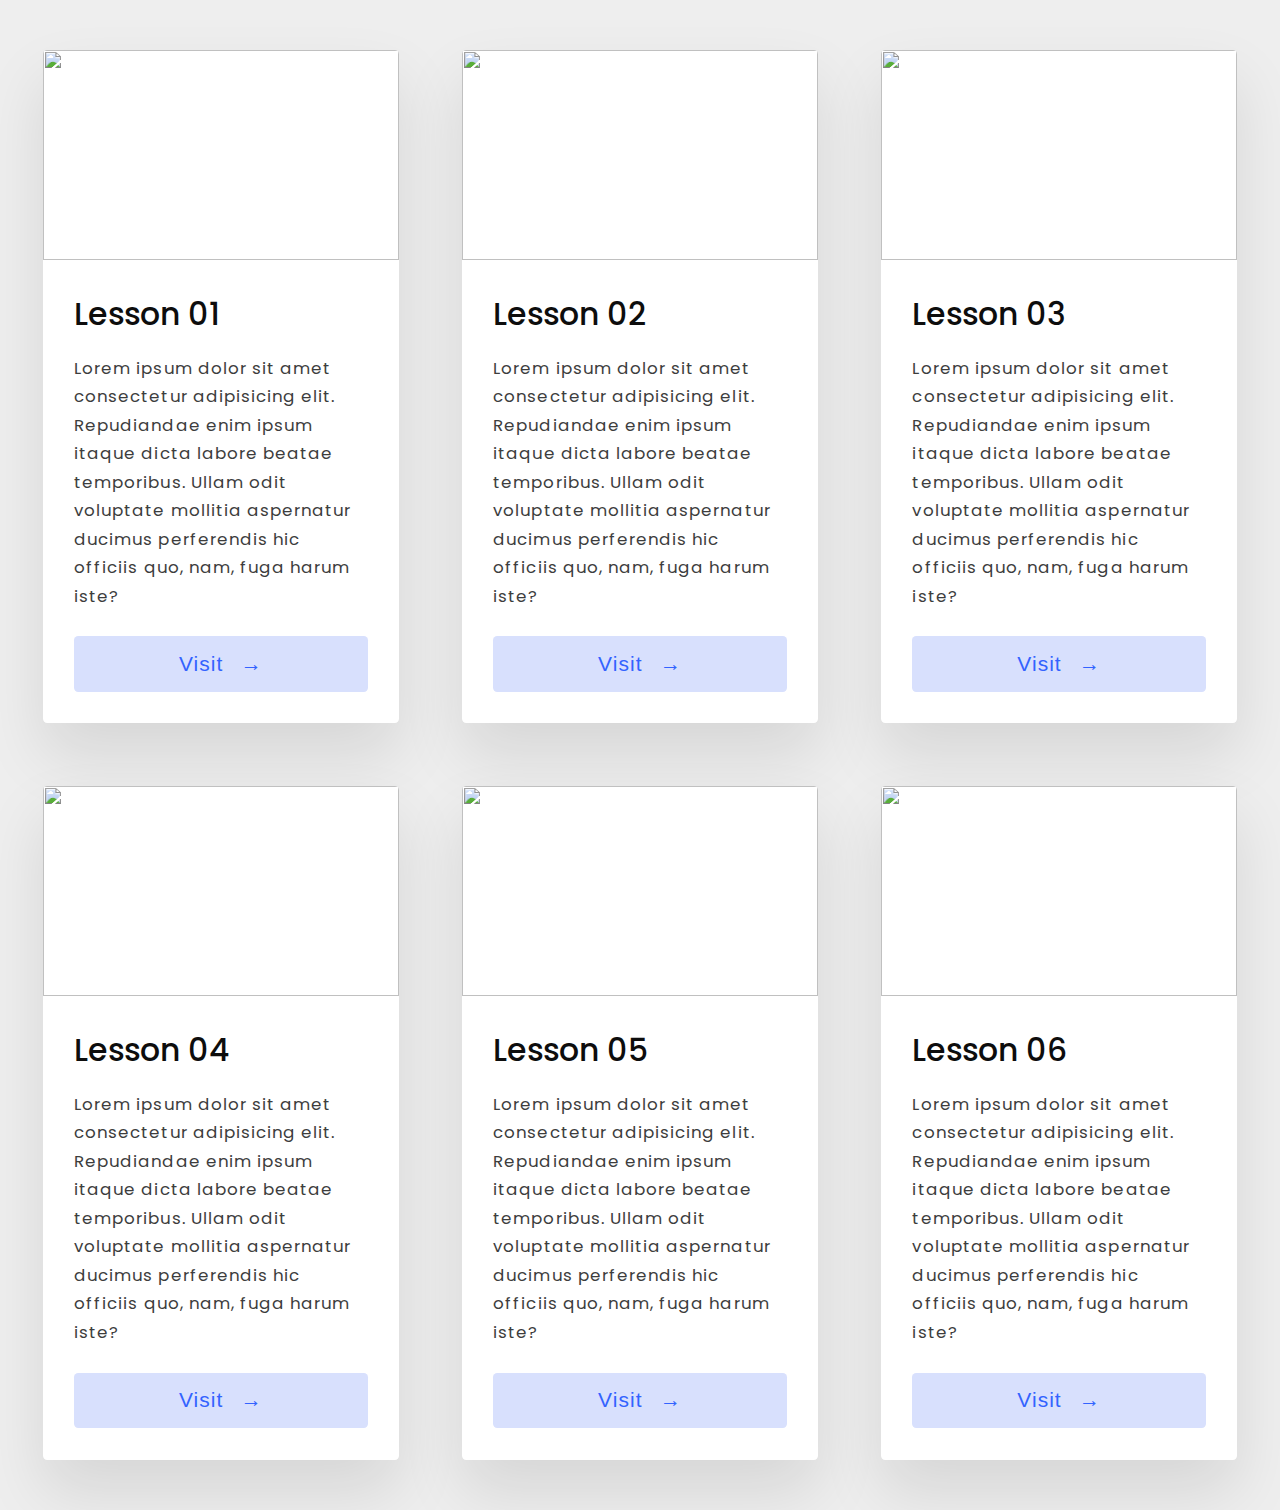
==== lesson.html @ ba01cffe "add new html and css files" ====
<!DOCTYPE html>
<html lang="en">
<head>
    <meta charset="UTF-8">
    <meta name="viewport" content="width=device-width, initial-scale=1.0">
    <title>Lesson Materials</title>
    <link rel="stylesheet" href="lesson.css">
</head>
<body>
    <div class="grid">

        <div class="grid-item">
            <div class="card">
                <img class="card-img" src="" alt="">
                <div class="card-content">
                    <h1 class="card-header">Lesson 01 </h1>
                    <p class="card-text">
                        Lorem ipsum dolor sit amet consectetur adipisicing elit. Repudiandae enim ipsum itaque dicta labore beatae temporibus. Ullam odit voluptate mollitia aspernatur ducimus perferendis hic officiis quo, nam, fuga harum iste?
                    </p>
                    <button class="card-btn">Visit <span>&rarr;</span></button>
                </div>
            </div>
        </div>

        <div class="grid-item">
            <div class="card">
                <img class="card-img" src="" alt="">
                <div class="card-content">
                    <h1 class="card-header">Lesson 02 </h1>
                    <p class="card-text">
                        Lorem ipsum dolor sit amet consectetur adipisicing elit. Repudiandae enim ipsum itaque dicta labore beatae temporibus. Ullam odit voluptate mollitia aspernatur ducimus perferendis hic officiis quo, nam, fuga harum iste?
                    </p>
                    <button class="card-btn">Visit <span>&rarr;</span></button>
                </div>
            </div>
        </div>

        <div class="grid-item">
            <div class="card">
                <img class="card-img" src="" alt="">
                <div class="card-content">
                    <h1 class="card-header">Lesson 03 </h1>
                    <p class="card-text">
                        Lorem ipsum dolor sit amet consectetur adipisicing elit. Repudiandae enim ipsum itaque dicta labore beatae temporibus. Ullam odit voluptate mollitia aspernatur ducimus perferendis hic officiis quo, nam, fuga harum iste?
                    </p>
                    <button class="card-btn">Visit <span>&rarr;</span></button>
                </div>
            </div>
        </div>

        <div class="grid-item">
            <div class="card">
                <img class="card-img" src="" alt="">
                <div class="card-content">
                    <h1 class="card-header">Lesson 04 </h1>
                    <p class="card-text">
                        Lorem ipsum dolor sit amet consectetur adipisicing elit. Repudiandae enim ipsum itaque dicta labore beatae temporibus. Ullam odit voluptate mollitia aspernatur ducimus perferendis hic officiis quo, nam, fuga harum iste?
                    </p>
                    <button class="card-btn">Visit <span>&rarr;</span></button>
                </div>
            </div>
        </div>

        <div class="grid-item">
            <div class="card">
                <img class="card-img" src="" alt="">
                <div class="card-content">
                    <h1 class="card-header">Lesson 05 </h1>
                    <p class="card-text">
                        Lorem ipsum dolor sit amet consectetur adipisicing elit. Repudiandae enim ipsum itaque dicta labore beatae temporibus. Ullam odit voluptate mollitia aspernatur ducimus perferendis hic officiis quo, nam, fuga harum iste?
                    </p>
                    <button class="card-btn">Visit <span>&rarr;</span></button>
                </div>
            </div>
        </div>

        <div class="grid-item">
            <div class="card">
                <img class="card-img" src="" alt="">
                <div class="card-content">
                    <h1 class="card-header">Lesson 06 </h1>
                    <p class="card-text">
                        Lorem ipsum dolor sit amet consectetur adipisicing elit. Repudiandae enim ipsum itaque dicta labore beatae temporibus. Ullam odit voluptate mollitia aspernatur ducimus perferendis hic officiis quo, nam, fuga harum iste?
                    </p>
                    <button class="card-btn">Visit <span>&rarr;</span></button>
                </div>
            </div>
        </div>

    </div>
</body>
</html>
---- lesson.css ----
@import url('https://fonts.googleapis.com/css2?family=Poppins:wght@100;200;300;400&display=swap');

*{
    margin: 0;
    padding: 0;
}

html{
    box-sizing: border-box;
    font-size: 65.5%;
}

body{
    background-color: #eee;
    font-family: "Poppins", sans-serif;
    display: flex;
    justify-content: center;
    align-items: center;
    min-height: 100vh;
}

.grid{
    display: grid;
    width: 114em;
    grid-gap: 6rem;
    grid-template-columns: repeat(auto-fit, minmax(30rem, 1fr));
    align-items: start;
    margin: 50px 0 50px 0;
}

.grid-item{
    background-color: #fff;
    border-radius: 0.4rem;
    overflow: hidden;
    box-shadow: 0 3rem 6rem rgba(0, 0, 0, 0.1);
    cursor: pointer;
    transition: 0.2s;
}

.grid-item:hover{
    transform: translateY(-0,5%);
    box-shadow: 0 4rem 8rem rgba(0, 0, 0, 0.5);
}

.card-img{
    display: block;
    width: 100%;
    height: 20rem;
    object-fit: cover;
}

.card-content{
    padding: 3rem;
}

.card-header{
    font-size: 3rem;
    font-weight: 500;
    color: #0d0d0d;
    margin-bottom: 1.5rem;
}

.card-text{
    font-size: 1.6rem;
    letter-spacing: 0.1rem;
    line-height: 1.7;
    color: #3d3d3d;
    margin-bottom: 2.5rem;
}

.card-btn{
    display: block;
    width: 100%;
    padding: 1.5rem;
    font-size: 2rem;
    text-align: center;
    color: #3363ff;
    background-color: #d8e0fd;
    border: none;
    border-radius: 0.4rem;
    transition: 0.2s;
    cursor: pointer;
    letter-spacing: 0.1rem;
}

.card-btn span{
    margin-left: 1rem;
    transition: 0.2s;
}

.card-btn:hover,
.card-btn:active{
    background-color: #c2cffc;
}

.card-btn:hover span,
.card-btn:active span{
    margin-left: 1.5rem;
}

@media only screen and (max-width: 60em){
    body{
        padding: 3rem;
    }

    .grid{
        grid-gap: 3rem;
    }
}
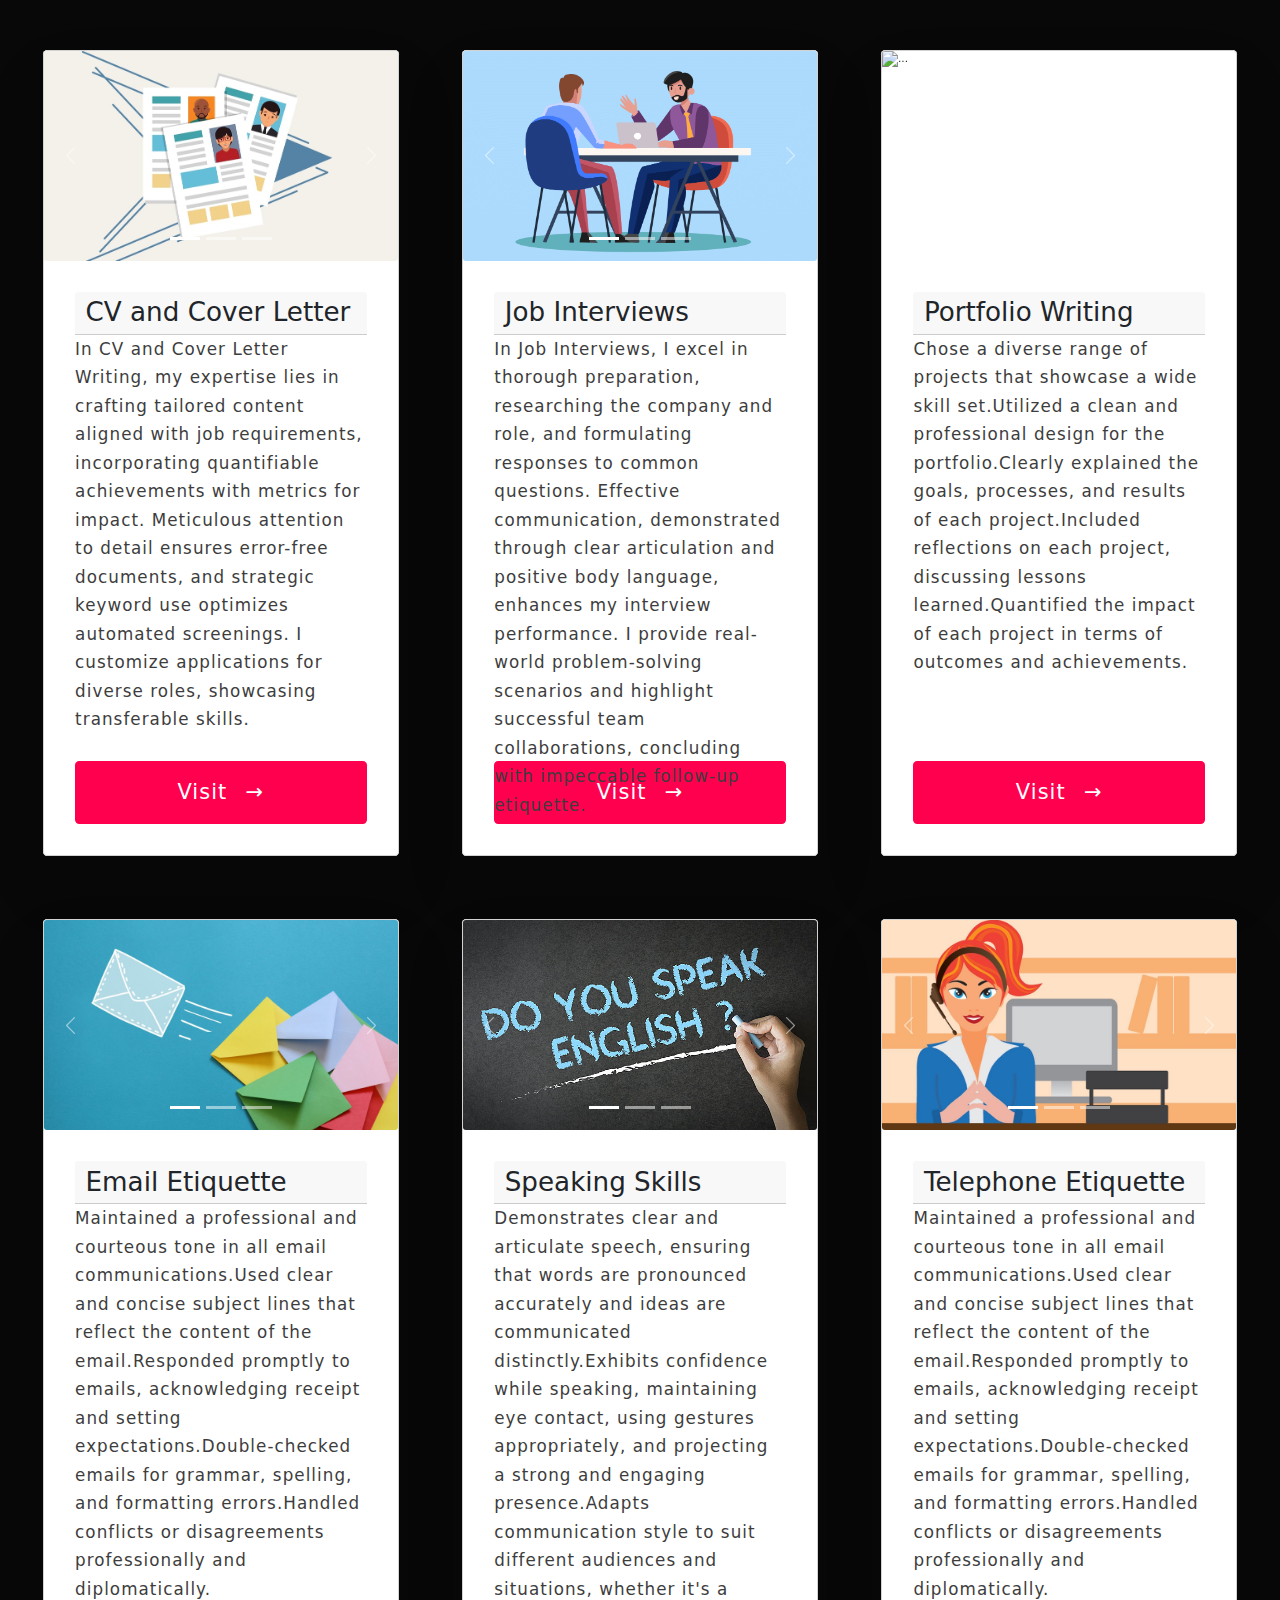
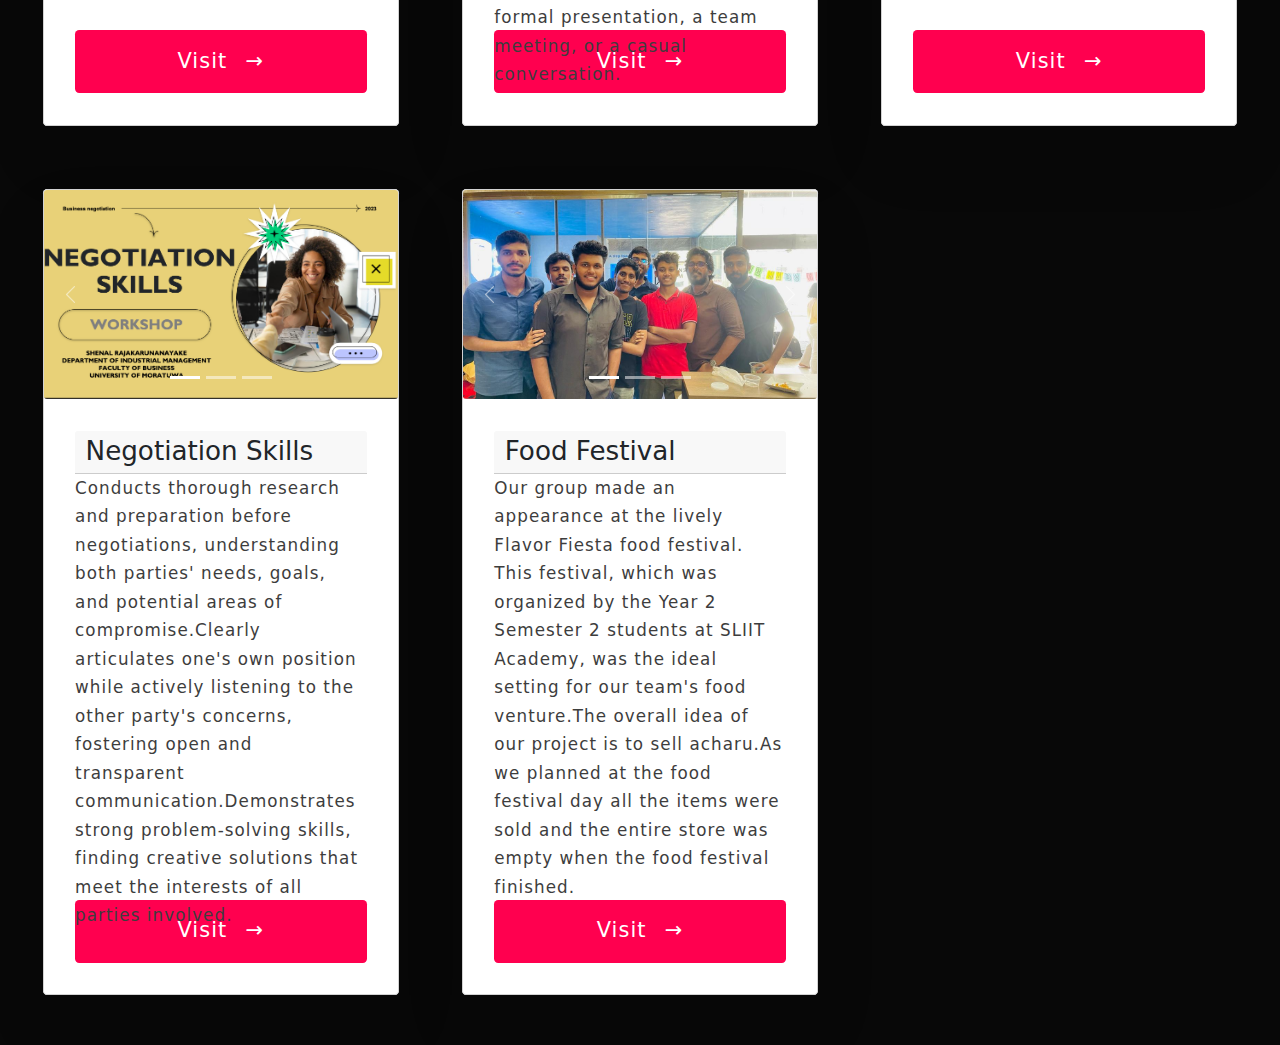
==== commit d6bd1a6e: "update the lesson page" ====
--- a/lesson.html
+++ b/lesson.html
@@ -5,82 +5,342 @@
     <meta name="viewport" content="width=device-width, initial-scale=1.0">
     <title>Lesson Materials</title>
     <link rel="stylesheet" href="lesson.css">
+    <link href="https://cdn.jsdelivr.net/npm/bootstrap@5.3.2/dist/css/bootstrap.min.css" rel="stylesheet">
+    <script src="https://cdn.jsdelivr.net/npm/bootstrap@5.3.2/dist/js/bootstrap.bundle.min.js"></script>
 </head>
-<body>
+<body style="background-color: #080808;">
     <div class="grid">
-
-        <div class="grid-item">
-            <div class="card">
-                <img class="card-img" src="" alt="">
-                <div class="card-content">
-                    <h1 class="card-header">Lesson 01 </h1>
-                    <p class="card-text">
-                        Lorem ipsum dolor sit amet consectetur adipisicing elit. Repudiandae enim ipsum itaque dicta labore beatae temporibus. Ullam odit voluptate mollitia aspernatur ducimus perferendis hic officiis quo, nam, fuga harum iste?
-                    </p>
-                    <button class="card-btn">Visit <span>&rarr;</span></button>
-                </div>
-            </div>
-        </div>
-
-        <div class="grid-item">
-            <div class="card">
-                <img class="card-img" src="" alt="">
-                <div class="card-content">
-                    <h1 class="card-header">Lesson 02 </h1>
-                    <p class="card-text">
-                        Lorem ipsum dolor sit amet consectetur adipisicing elit. Repudiandae enim ipsum itaque dicta labore beatae temporibus. Ullam odit voluptate mollitia aspernatur ducimus perferendis hic officiis quo, nam, fuga harum iste?
-                    </p>
-                    <button class="card-btn">Visit <span>&rarr;</span></button>
-                </div>
-            </div>
-        </div>
-
-        <div class="grid-item">
-            <div class="card">
-                <img class="card-img" src="" alt="">
-                <div class="card-content">
-                    <h1 class="card-header">Lesson 03 </h1>
-                    <p class="card-text">
-                        Lorem ipsum dolor sit amet consectetur adipisicing elit. Repudiandae enim ipsum itaque dicta labore beatae temporibus. Ullam odit voluptate mollitia aspernatur ducimus perferendis hic officiis quo, nam, fuga harum iste?
-                    </p>
-                    <button class="card-btn">Visit <span>&rarr;</span></button>
-                </div>
-            </div>
-        </div>
-
-        <div class="grid-item">
-            <div class="card">
-                <img class="card-img" src="" alt="">
-                <div class="card-content">
-                    <h1 class="card-header">Lesson 04 </h1>
-                    <p class="card-text">
-                        Lorem ipsum dolor sit amet consectetur adipisicing elit. Repudiandae enim ipsum itaque dicta labore beatae temporibus. Ullam odit voluptate mollitia aspernatur ducimus perferendis hic officiis quo, nam, fuga harum iste?
-                    </p>
-                    <button class="card-btn">Visit <span>&rarr;</span></button>
-                </div>
-            </div>
-        </div>
-
-        <div class="grid-item">
-            <div class="card">
-                <img class="card-img" src="" alt="">
-                <div class="card-content">
-                    <h1 class="card-header">Lesson 05 </h1>
-                    <p class="card-text">
-                        Lorem ipsum dolor sit amet consectetur adipisicing elit. Repudiandae enim ipsum itaque dicta labore beatae temporibus. Ullam odit voluptate mollitia aspernatur ducimus perferendis hic officiis quo, nam, fuga harum iste?
-                    </p>
-                    <button class="card-btn">Visit <span>&rarr;</span></button>
-                </div>
-            </div>
-        </div>
-
-        <div class="grid-item">
-            <div class="card">
-                <img class="card-img" src="" alt="">
-                <div class="card-content">
-                    <h1 class="card-header">Lesson 06 </h1>
-                    <p class="card-text">
-                        Lorem ipsum dolor sit amet consectetur adipisicing elit. Repudiandae enim ipsum itaque dicta labore beatae temporibus. Ullam odit voluptate mollitia aspernatur ducimus perferendis hic officiis quo, nam, fuga harum iste?
+        
+        <div class="grid-item">
+            <div class="card">
+                <div id="carouselExampleIndicators2" class="carousel slide" data-bs-ride="carousel">
+                    <!-- Unique ID for the second carousel -->
+                    <div class="carousel-indicators">
+                        <!-- Indicators for the second carousel -->
+                        <button type="button" data-bs-target="#carouselExampleIndicators2" data-bs-slide-to="0" class="active" aria-current="true" aria-label="Slide 1"></button>
+                        <button type="button" data-bs-target="#carouselExampleIndicators2" data-bs-slide-to="1" aria-label="Slide 2"></button>
+                        <button type="button" data-bs-target="#carouselExampleIndicators2" data-bs-slide-to="2" aria-label="Slide 3"></button>
+                    </div>
+                    <div class="carousel-inner">
+                        <!-- Carousel items for the second carousel -->
+                        <div class="carousel-item active">
+                            <img src="/images/Let02-01.jpg" class="card-img" alt="...">
+                        </div>
+                        <div class="carousel-item">
+                            <img src="/images/Let02-02.png" class="card-img" alt="...">
+                        </div>
+                        <div class="carousel-item">
+                            <img src="/images/Let02-03.png" class="card-img" alt="...">
+                        </div>
+                    </div>
+                    <button class="carousel-control-prev" type="button" data-bs-target="#carouselExampleIndicators2" data-bs-slide="prev">
+                        <span class="carousel-control-prev-icon" aria-hidden="true"></span>
+                        <span class="visually-hidden">Previous</span>
+                    </button>
+                    <button class="carousel-control-next" type="button" data-bs-target="#carouselExampleIndicators2" data-bs-slide="next">
+                        <span class="carousel-control-next-icon" aria-hidden="true"></span>
+                        <span class="visually-hidden">Next</span>
+                    </button>
+                </div>
+
+                <div class="card-content">
+                    <h1 class="card-header">CV and Cover Letter</h1>
+                    <p class="card-text">
+                        In CV and Cover Letter Writing, my expertise lies in crafting tailored content aligned with job requirements, incorporating quantifiable achievements with metrics for impact. Meticulous attention to detail ensures error-free documents, and strategic keyword use optimizes automated screenings. I customize applications for diverse roles, showcasing transferable skills.
+                    </p>
+                    <button class="card-btn">Visit <span>&rarr;</span></button>
+                </div>
+            </div>
+        </div>
+
+        <div class="grid-item">
+            <div class="card">
+                <div id="carouselExampleIndicators3" class="carousel slide" data-bs-ride="carousel">
+                    <!-- Unique ID for the third carousel -->
+                    <div class="carousel-indicators">
+                        <!-- Indicators for the third carousel -->
+                        <button type="button" data-bs-target="#carouselExampleIndicators3" data-bs-slide-to="0" class="active" aria-current="true" aria-label="Slide 1"></button>
+                        <button type="button" data-bs-target="#carouselExampleIndicators3" data-bs-slide-to="1" aria-label="Slide 2"></button>
+                        <button type="button" data-bs-target="#carouselExampleIndicators3" data-bs-slide-to="2" aria-label="Slide 3"></button>
+                    </div>
+                    <div class="carousel-inner">
+                        <!-- Carousel items for the third carousel -->
+                        <div class="carousel-item active">
+                            <img src="/images/Let03-01.png" class="card-img" alt="...">
+                        </div>
+                        <div class="carousel-item">
+                            <img src="/images/Let03-02.png" class="card-img" alt="...">
+                        </div>
+                        <div class="carousel-item">
+                            <img src="/images/Let03-03.png" class="card-img" alt="...">
+                        </div>
+                    </div>
+                    <button class="carousel-control-prev" type="button" data-bs-target="#carouselExampleIndicators3" data-bs-slide="prev">
+                        <span class="carousel-control-prev-icon" aria-hidden="true"></span>
+                        <span class="visually-hidden">Previous</span>
+                    </button>
+                    <button class="carousel-control-next" type="button" data-bs-target="#carouselExampleIndicators3" data-bs-slide="next">
+                        <span class="carousel-control-next-icon" aria-hidden="true"></span>
+                        <span class="visually-hidden">Next</span>
+                    </button>
+                </div>
+
+                <div class="card-content">
+                    <h1 class="card-header">Job Interviews</h1>
+                    <p class="card-text">
+                        In Job Interviews, I excel in thorough preparation, researching the company and role, and formulating responses to common questions. Effective communication, demonstrated through clear articulation and positive body language, enhances my interview performance. I provide real-world problem-solving scenarios and highlight successful team collaborations, concluding with impeccable follow-up etiquette.
+                    </p>
+                    <button class="card-btn">Visit <span>&rarr;</span></button>
+                </div>
+            </div>
+        </div>
+
+        <div class="grid-item">
+            <div class="card">
+                <div id="carouselExampleIndicators4" class="carousel slide" data-bs-ride="carousel">
+                    <!-- Unique ID for the third carousel -->
+                    <div class="carousel-indicators">
+                        <!-- Indicators for the third carousel -->
+                        <button type="button" data-bs-target="#carouselExampleIndicators4" data-bs-slide-to="0" class="active" aria-current="true" aria-label="Slide 1"></button>
+                        <button type="button" data-bs-target="#carouselExampleIndicators4" data-bs-slide-to="1" aria-label="Slide 2"></button>
+                        <button type="button" data-bs-target="#carouselExampleIndicators4" data-bs-slide-to="2" aria-label="Slide 3"></button>
+                    </div>
+                    <div class="carousel-inner">
+                        <!-- Carousel items for the third carousel -->
+                        <div class="carousel-item active">
+                            <img src="/images/Let04-01.png" class="card-img" alt="...">
+                        </div>
+                        <div class="carousel-item">
+                            <img src="/images/Let04-02.png" class="card-img" alt="...">
+                        </div>
+                        <div class="carousel-item">
+                            <img src="/images/Let04-03.png" class="card-img" alt="...">
+                        </div>
+                    </div>
+                    <button class="carousel-control-prev" type="button" data-bs-target="#carouselExampleIndicators4" data-bs-slide="prev">
+                        <span class="carousel-control-prev-icon" aria-hidden="true"></span>
+                        <span class="visually-hidden">Previous</span>
+                    </button>
+                    <button class="carousel-control-next" type="button" data-bs-target="#carouselExampleIndicators4" data-bs-slide="next">
+                        <span class="carousel-control-next-icon" aria-hidden="true"></span>
+                        <span class="visually-hidden">Next</span>
+                    </button>
+                </div>
+
+                <div class="card-content">
+                    <h1 class="card-header">Portfolio Writing</h1>
+                    <p class="card-text">
+                        Chose a diverse range of projects that showcase a wide skill set.Utilized a clean and professional design for the portfolio.Clearly explained the goals, processes, and results of each project.Included reflections on each project, discussing lessons learned.Quantified the impact of each project in terms of outcomes and achievements.
+                    </p>
+                    <button class="card-btn">Visit <span>&rarr;</span></button>
+                </div>
+            </div>
+        </div>
+
+        <div class="grid-item">
+            <div class="card">
+                <div id="carouselExampleIndicators5" class="carousel slide" data-bs-ride="carousel">
+                    <!-- Unique ID for the third carousel -->
+                    <div class="carousel-indicators">
+                        <!-- Indicators for the third carousel -->
+                        <button type="button" data-bs-target="#carouselExampleIndicators5" data-bs-slide-to="0" class="active" aria-current="true" aria-label="Slide 1"></button>
+                        <button type="button" data-bs-target="#carouselExampleIndicators5" data-bs-slide-to="1" aria-label="Slide 2"></button>
+                        <button type="button" data-bs-target="#carouselExampleIndicators5" data-bs-slide-to="2" aria-label="Slide 3"></button>
+                    </div>
+                    <div class="carousel-inner">
+                        <!-- Carousel items for the third carousel -->
+                        <div class="carousel-item active">
+                            <img src="/images/Let05-01.jpg" class="card-img" alt="...">
+                        </div>
+                        <div class="carousel-item">
+                            <img src="/images/Let05-02.png" class="card-img" alt="...">
+                        </div>
+                        <div class="carousel-item">
+                            <img src="/images/Let05-03.png" class="card-img" alt="...">
+                        </div>
+                    </div>
+                    <button class="carousel-control-prev" type="button" data-bs-target="#carouselExampleIndicators5" data-bs-slide="prev">
+                        <span class="carousel-control-prev-icon" aria-hidden="true"></span>
+                        <span class="visually-hidden">Previous</span>
+                    </button>
+                    <button class="carousel-control-next" type="button" data-bs-target="#carouselExampleIndicators5" data-bs-slide="next">
+                        <span class="carousel-control-next-icon" aria-hidden="true"></span>
+                        <span class="visually-hidden">Next</span>
+                    </button>
+                </div>
+
+                <div class="card-content">
+                    <h1 class="card-header">Email Etiquette</h1>
+                    <p class="card-text">
+                        Maintained a professional and courteous tone in all email communications.Used clear and concise subject lines that reflect the content of the email.Responded promptly to emails, acknowledging receipt and setting expectations.Double-checked emails for grammar, spelling, and formatting errors.Handled conflicts or disagreements professionally and diplomatically.
+                    </p>
+                    <button class="card-btn">Visit <span>&rarr;</span></button>
+                </div>
+            </div>
+        </div>
+
+        <div class="grid-item">
+            <div class="card">
+                <div id="carouselExampleIndicators6" class="carousel slide" data-bs-ride="carousel">
+                    <!-- Unique ID for the third carousel -->
+                    <div class="carousel-indicators">
+                        <!-- Indicators for the third carousel -->
+                        <button type="button" data-bs-target="#carouselExampleIndicators6" data-bs-slide-to="0" class="active" aria-current="true" aria-label="Slide 1"></button>
+                        <button type="button" data-bs-target="#carouselExampleIndicators6" data-bs-slide-to="1" aria-label="Slide 2"></button>
+                        <button type="button" data-bs-target="#carouselExampleIndicators6" data-bs-slide-to="2" aria-label="Slide 3"></button>
+                    </div>
+                    <div class="carousel-inner">
+                        <!-- Carousel items for the third carousel -->
+                        <div class="carousel-item active">
+                            <img src="/images/Let06-01.jpg" class="card-img" alt="...">
+                        </div>
+                        <div class="carousel-item">
+                            <img src="/images/Let06-02.png" class="card-img" alt="...">
+                        </div>
+                        <div class="carousel-item">
+                            <img src="/images/Let06-03.png" class="card-img" alt="...">
+                        </div>
+                    </div>
+                    <button class="carousel-control-prev" type="button" data-bs-target="#carouselExampleIndicators6" data-bs-slide="prev">
+                        <span class="carousel-control-prev-icon" aria-hidden="true"></span>
+                        <span class="visually-hidden">Previous</span>
+                    </button>
+                    <button class="carousel-control-next" type="button" data-bs-target="#carouselExampleIndicators6" data-bs-slide="next">
+                        <span class="carousel-control-next-icon" aria-hidden="true"></span>
+                        <span class="visually-hidden">Next</span>
+                    </button>
+                </div>
+
+                <div class="card-content">
+                    <h1 class="card-header">Speaking Skills</h1>
+                    <p class="card-text">
+                        Demonstrates clear and articulate speech, ensuring that words are pronounced accurately and ideas are communicated distinctly.Exhibits confidence while speaking, maintaining eye contact, using gestures appropriately, and projecting a strong and engaging presence.Adapts communication style to suit different audiences and situations, whether it's a formal presentation, a team meeting, or a casual conversation.
+                    </p>
+                    <button class="card-btn">Visit <span>&rarr;</span></button>
+                </div>
+            </div>
+        </div>
+
+        <div class="grid-item">
+            <div class="card">
+                <div id="carouselExampleIndicators7" class="carousel slide" data-bs-ride="carousel">
+                    <!-- Unique ID for the third carousel -->
+                    <div class="carousel-indicators">
+                        <!-- Indicators for the third carousel -->
+                        <button type="button" data-bs-target="#carouselExampleIndicators7" data-bs-slide-to="0" class="active" aria-current="true" aria-label="Slide 1"></button>
+                        <button type="button" data-bs-target="#carouselExampleIndicators7" data-bs-slide-to="1" aria-label="Slide 2"></button>
+                        <button type="button" data-bs-target="#carouselExampleIndicators7" data-bs-slide-to="2" aria-label="Slide 3"></button>
+                    </div>
+                    <div class="carousel-inner">
+                        <!-- Carousel items for the third carousel -->
+                        <div class="carousel-item active">
+                            <img src="/images/Let07-01.jpg" class="card-img" alt="...">
+                        </div>
+                        <div class="carousel-item">
+                            <img src="/images/Let07-02.png" class="card-img" alt="...">
+                        </div>
+                        <div class="carousel-item">
+                            <img src="/images/Let07-03.png" class="card-img" alt="...">
+                        </div>
+                    </div>
+                    <button class="carousel-control-prev" type="button" data-bs-target="#carouselExampleIndicators7" data-bs-slide="prev">
+                        <span class="carousel-control-prev-icon" aria-hidden="true"></span>
+                        <span class="visually-hidden">Previous</span>
+                    </button>
+                    <button class="carousel-control-next" type="button" data-bs-target="#carouselExampleIndicators7" data-bs-slide="next">
+                        <span class="carousel-control-next-icon" aria-hidden="true"></span>
+                        <span class="visually-hidden">Next</span>
+                    </button>
+                </div>
+
+                <div class="card-content">
+                    <h1 class="card-header">Telephone Etiquette</h1>
+                    <p class="card-text">
+                        Maintained a professional and courteous tone in all email communications.Used clear and concise subject lines that reflect the content of the email.Responded promptly to emails, acknowledging receipt and setting expectations.Double-checked emails for grammar, spelling, and formatting errors.Handled conflicts or disagreements professionally and diplomatically.
+                    </p>
+                    <button class="card-btn">Visit <span>&rarr;</span></button>
+                </div>
+            </div>
+        </div>
+
+        <div class="grid-item">
+            <div class="card">
+                <div id="carouselExampleIndicators8" class="carousel slide" data-bs-ride="carousel">
+                    <!-- Unique ID for the third carousel -->
+                    <div class="carousel-indicators">
+                        <!-- Indicators for the third carousel -->
+                        <button type="button" data-bs-target="#carouselExampleIndicators8" data-bs-slide-to="0" class="active" aria-current="true" aria-label="Slide 1"></button>
+                        <button type="button" data-bs-target="#carouselExampleIndicators8" data-bs-slide-to="1" aria-label="Slide 2"></button>
+                        <button type="button" data-bs-target="#carouselExampleIndicators8" data-bs-slide-to="2" aria-label="Slide 3"></button>
+                    </div>
+                    <div class="carousel-inner">
+                        <!-- Carousel items for the third carousel -->
+                        <div class="carousel-item active">
+                            <img src="/images/Let08-01.png" class="card-img" alt="...">
+                        </div>
+                        <div class="carousel-item">
+                            <img src="/images/Let08-02.png" class="card-img" alt="...">
+                        </div>
+                        <div class="carousel-item">
+                            <img src="/images/Let08-03.png" class="card-img" alt="...">
+                        </div>
+                    </div>
+                    <button class="carousel-control-prev" type="button" data-bs-target="#carouselExampleIndicators8" data-bs-slide="prev">
+                        <span class="carousel-control-prev-icon" aria-hidden="true"></span>
+                        <span class="visually-hidden">Previous</span>
+                    </button>
+                    <button class="carousel-control-next" type="button" data-bs-target="#carouselExampleIndicators8" data-bs-slide="next">
+                        <span class="carousel-control-next-icon" aria-hidden="true"></span>
+                        <span class="visually-hidden">Next</span>
+                    </button>
+                </div>
+
+                <div class="card-content">
+                    <h1 class="card-header">Negotiation Skills</h1>
+                    <p class="card-text">
+                        Conducts thorough research and preparation before negotiations, understanding both parties' needs, goals, and potential areas of compromise.Clearly articulates one's own position while actively listening to the other party's concerns, fostering open and transparent communication.Demonstrates strong problem-solving skills, finding creative solutions that meet the interests of all parties involved.
+                    </p>
+                    <button class="card-btn">Visit <span>&rarr;</span></button>
+                </div>
+            </div>
+        </div>
+
+        <div class="grid-item">
+            <div class="card">
+                <div id="carouselExampleIndicators9" class="carousel slide" data-bs-ride="carousel">
+                    <!-- Unique ID for the third carousel -->
+                    <div class="carousel-indicators">
+                        <!-- Indicators for the third carousel -->
+                        <button type="button" data-bs-target="#carouselExampleIndicators9" data-bs-slide-to="0" class="active" aria-current="true" aria-label="Slide 1"></button>
+                        <button type="button" data-bs-target="#carouselExampleIndicators9" data-bs-slide-to="1" aria-label="Slide 2"></button>
+                        <button type="button" data-bs-target="#carouselExampleIndicators9" data-bs-slide-to="2" aria-label="Slide 3"></button>
+                    </div>
+                    <div class="carousel-inner">
+                        <!-- Carousel items for the third carousel -->
+                        <div class="carousel-item active">
+                            <img src="/images/Let09-01.jpeg" class="card-img" alt="...">
+                        </div>
+                        <div class="carousel-item">
+                            <img src="/images/Let09-02.jpeg" class="card-img" alt="...">
+                        </div>
+                        <div class="carousel-item">
+                            <img src="/images/Let09-03.jpeg" class="card-img" alt="...">
+                        </div>
+                    </div>
+                    <button class="carousel-control-prev" type="button" data-bs-target="#carouselExampleIndicators9" data-bs-slide="prev">
+                        <span class="carousel-control-prev-icon" aria-hidden="true"></span>
+                        <span class="visually-hidden">Previous</span>
+                    </button>
+                    <button class="carousel-control-next" type="button" data-bs-target="#carouselExampleIndicators9" data-bs-slide="next">
+                        <span class="carousel-control-next-icon" aria-hidden="true"></span>
+                        <span class="visually-hidden">Next</span>
+                    </button>
+                </div>
+
+                <div class="card-content">
+                    <h1 class="card-header">Food Festival</h1>
+                    <p class="card-text">
+                        Our group made an appearance at the lively Flavor Fiesta food festival. This festival, which was organized by the Year 2 Semester 2 students at SLIIT Academy, was the ideal setting for our team's food venture.The overall idea of our project is to sell acharu.As we planned at the food festival day all the items were sold and the entire store was empty when the food festival finished.
                     </p>
                     <button class="card-btn">Visit <span>&rarr;</span></button>
                 </div>
@@ -89,4 +349,4 @@
 
     </div>
 </body>
-</html>+</html>
--- a/lesson.css
+++ b/lesson.css
@@ -39,7 +39,7 @@
 
 .grid-item:hover{
     transform: translateY(-0,5%);
-    box-shadow: 0 4rem 8rem rgba(0, 0, 0, 0.5);
+    /* box-shadow: 0 4rem 8rem rgba(144, 141, 141, 0.5); */
 }
 
 .card-img{
@@ -54,7 +54,7 @@
 }
 
 .card-header{
-    font-size: 3rem;
+    font-size: 2.5rem;
     font-weight: 500;
     color: #0d0d0d;
     margin-bottom: 1.5rem;
@@ -66,6 +66,7 @@
     line-height: 1.7;
     color: #3d3d3d;
     margin-bottom: 2.5rem;
+    height: 400px;
 }
 
 .card-btn{
@@ -74,8 +75,8 @@
     padding: 1.5rem;
     font-size: 2rem;
     text-align: center;
-    color: #3363ff;
-    background-color: #d8e0fd;
+    color: white;
+    background-color: #ff004f;
     border: none;
     border-radius: 0.4rem;
     transition: 0.2s;
@@ -90,7 +91,7 @@
 
 .card-btn:hover,
 .card-btn:active{
-    background-color: #c2cffc;
+    background-color: #e00f51;
 }
 
 .card-btn:hover span,
